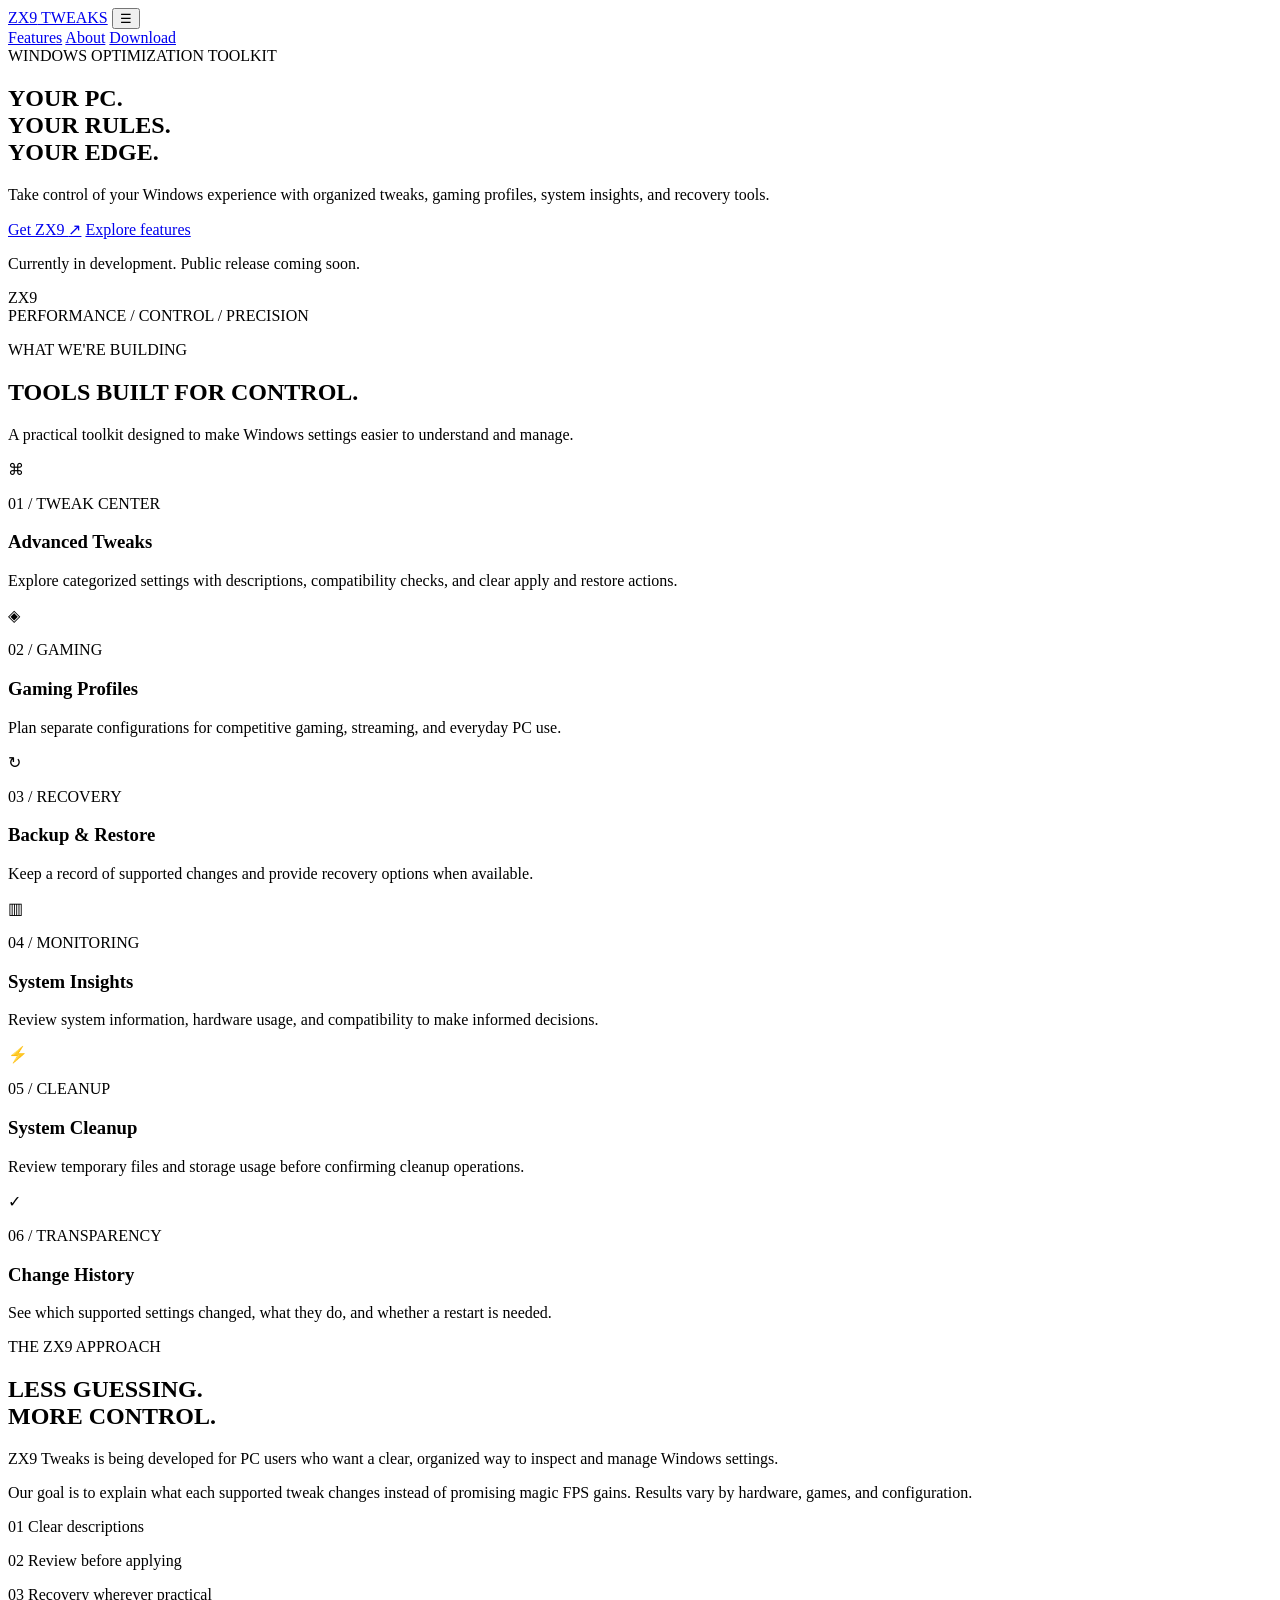
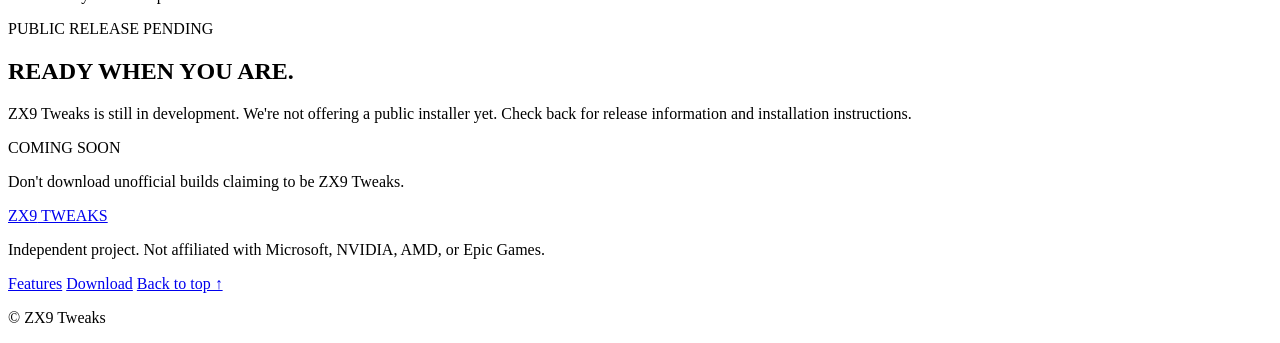
==== index.html @ 52d29731 "Add initial HTML structure for ZX9 Tweaks This is the initial commit for the ZX9 Tweaks project, whi" ====
<!DOCTYPE html>
<html lang="en">
<head>
  <meta charset="UTF-8">
  <meta name="viewport" content="width=device-width, initial-scale=1">
  <meta name="theme-color" content="#0b0b0e">
  <meta name="description" content="ZX9 Tweaks — a Windows optimization toolkit for gamers. Coming soon.">
  <title>ZX9 Tweaks | PC Performance</title>
  <link rel="stylesheet" href="style.css">
  <script src="script.js" defer></script>
</head>
<body>
  <header class="header" id="top">
    <a class="brand" href="#top"><span class="logo">ZX9</span> TWEAKS</a>
    <button class="menu-toggle" id="menuToggle"
      aria-expanded="false" aria-controls="nav">☰</button>
    <nav id="nav">
      <a href="#features">Features</a>
      <a href="#about">About</a>
      <a class="nav-button" href="#download">Download</a>
    </nav>
  </header>

  <main>
    <section class="hero">
      <div class="eyebrow"><span class="dot"></span> WINDOWS OPTIMIZATION TOOLKIT</div>
      <h1>YOUR PC.<br>YOUR RULES.<br><span>YOUR EDGE.</span></h1>
      <p class="hero-text">
        Take control of your Windows experience with organized tweaks,
        gaming profiles, system insights, and recovery tools.
      </p>
      <div class="actions">
        <a class="button primary" href="#download">Get ZX9 <span>↗</span></a>
        <a class="button secondary" href="#features">Explore features</a>
      </div>
      <p class="small-note">Currently in development. Public release coming soon.</p>
      <div class="hero-art" aria-hidden="true">
        <div class="ring ring-one"></div>
        <div class="ring ring-two"></div>
        <div class="cube">ZX9</div>
        <div class="art-caption">PERFORMANCE / CONTROL / PRECISION</div>
      </div>
    </section>

    <section class="section" id="features">
      <div class="section-title">
        <p class="eyebrow">WHAT WE'RE BUILDING</p>
        <h2>TOOLS BUILT FOR <span>CONTROL.</span></h2>
        <p>A practical toolkit designed to make Windows settings easier to understand and manage.</p>
      </div>

      <div class="grid">
        <article class="card">
          <div class="icon">⌘</div>
          <p class="card-number">01 / TWEAK CENTER</p>
          <h3>Advanced Tweaks</h3>
          <p>Explore categorized settings with descriptions, compatibility checks, and clear apply and restore actions.</p>
        </article>
        <article class="card">
          <div class="icon">◈</div>
          <p class="card-number">02 / GAMING</p>
          <h3>Gaming Profiles</h3>
          <p>Plan separate configurations for competitive gaming, streaming, and everyday PC use.</p>
        </article>
        <article class="card">
          <div class="icon">↻</div>
          <p class="card-number">03 / RECOVERY</p>
          <h3>Backup & Restore</h3>
          <p>Keep a record of supported changes and provide recovery options when available.</p>
        </article>
        <article class="card">
          <div class="icon">▥</div>
          <p class="card-number">04 / MONITORING</p>
          <h3>System Insights</h3>
          <p>Review system information, hardware usage, and compatibility to make informed decisions.</p>
        </article>
        <article class="card">
          <div class="icon">⚡</div>
          <p class="card-number">05 / CLEANUP</p>
          <h3>System Cleanup</h3>
          <p>Review temporary files and storage usage before confirming cleanup operations.</p>
        </article>
        <article class="card">
          <div class="icon">✓</div>
          <p class="card-number">06 / TRANSPARENCY</p>
          <h3>Change History</h3>
          <p>See which supported settings changed, what they do, and whether a restart is needed.</p>
        </article>
      </div>
    </section>

    <section class="about section" id="about">
      <div>
        <p class="eyebrow">THE ZX9 APPROACH</p>
        <h2>LESS GUESSING.<br><span>MORE CONTROL.</span></h2>
      </div>
      <div class="about-copy">
        <p>ZX9 Tweaks is being developed for PC users who want a clear, organized way to inspect and manage Windows settings.</p>
        <p>Our goal is to explain what each supported tweak changes instead of promising magic FPS gains. Results vary by hardware, games, and configuration.</p>
        <div class="principles">
          <p><span>01</span> Clear descriptions</p>
          <p><span>02</span> Review before applying</p>
          <p><span>03</span> Recovery wherever practical</p>
        </div>
      </div>
    </section>

    <section class="download-section" id="download">
      <div class="download-box">
        <p class="eyebrow"><span class="dot"></span> PUBLIC RELEASE PENDING</p>
        <h2>READY WHEN <span>YOU ARE.</span></h2>
        <p>ZX9 Tweaks is still in development. We're not offering a public installer yet. Check back for release information and installation instructions.</p>
        <span class="coming-soon"><span class="dot"></span> COMING SOON</span>
        <p class="small-note">Don't download unofficial builds claiming to be ZX9 Tweaks.</p>
      </div>
    </section>
  </main>

  <footer>
    <a class="brand" href="#top"><span class="logo">ZX9</span> TWEAKS</a>
    <p>Independent project. Not affiliated with Microsoft, NVIDIA, AMD, or Epic Games.</p>
    <div class="footer-links">
      <a href="#features">Features</a>
      <a href="#download">Download</a>
      <a href="#top">Back to top ↑</a>
    </div>
    <p class="copyright">© <span id="year"></span> ZX9 Tweaks</p>
  </footer>
</body>
</html>
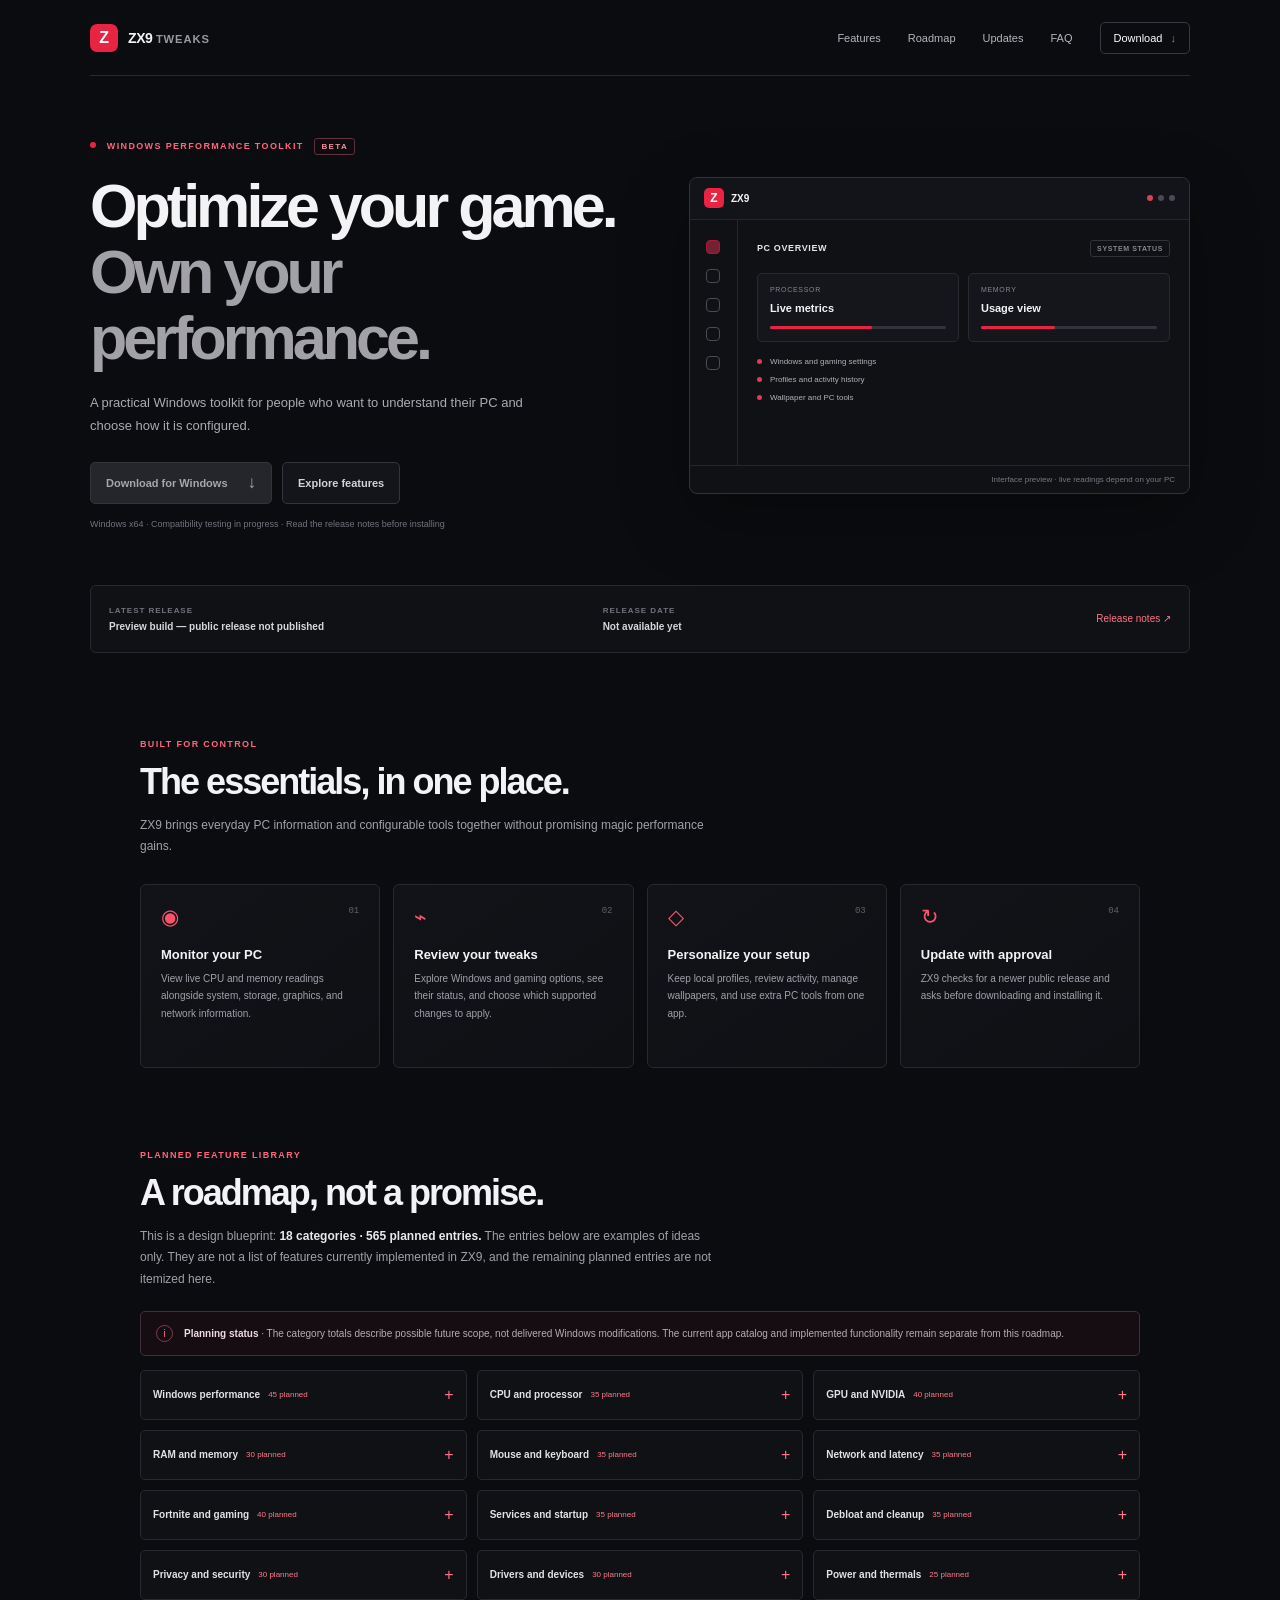
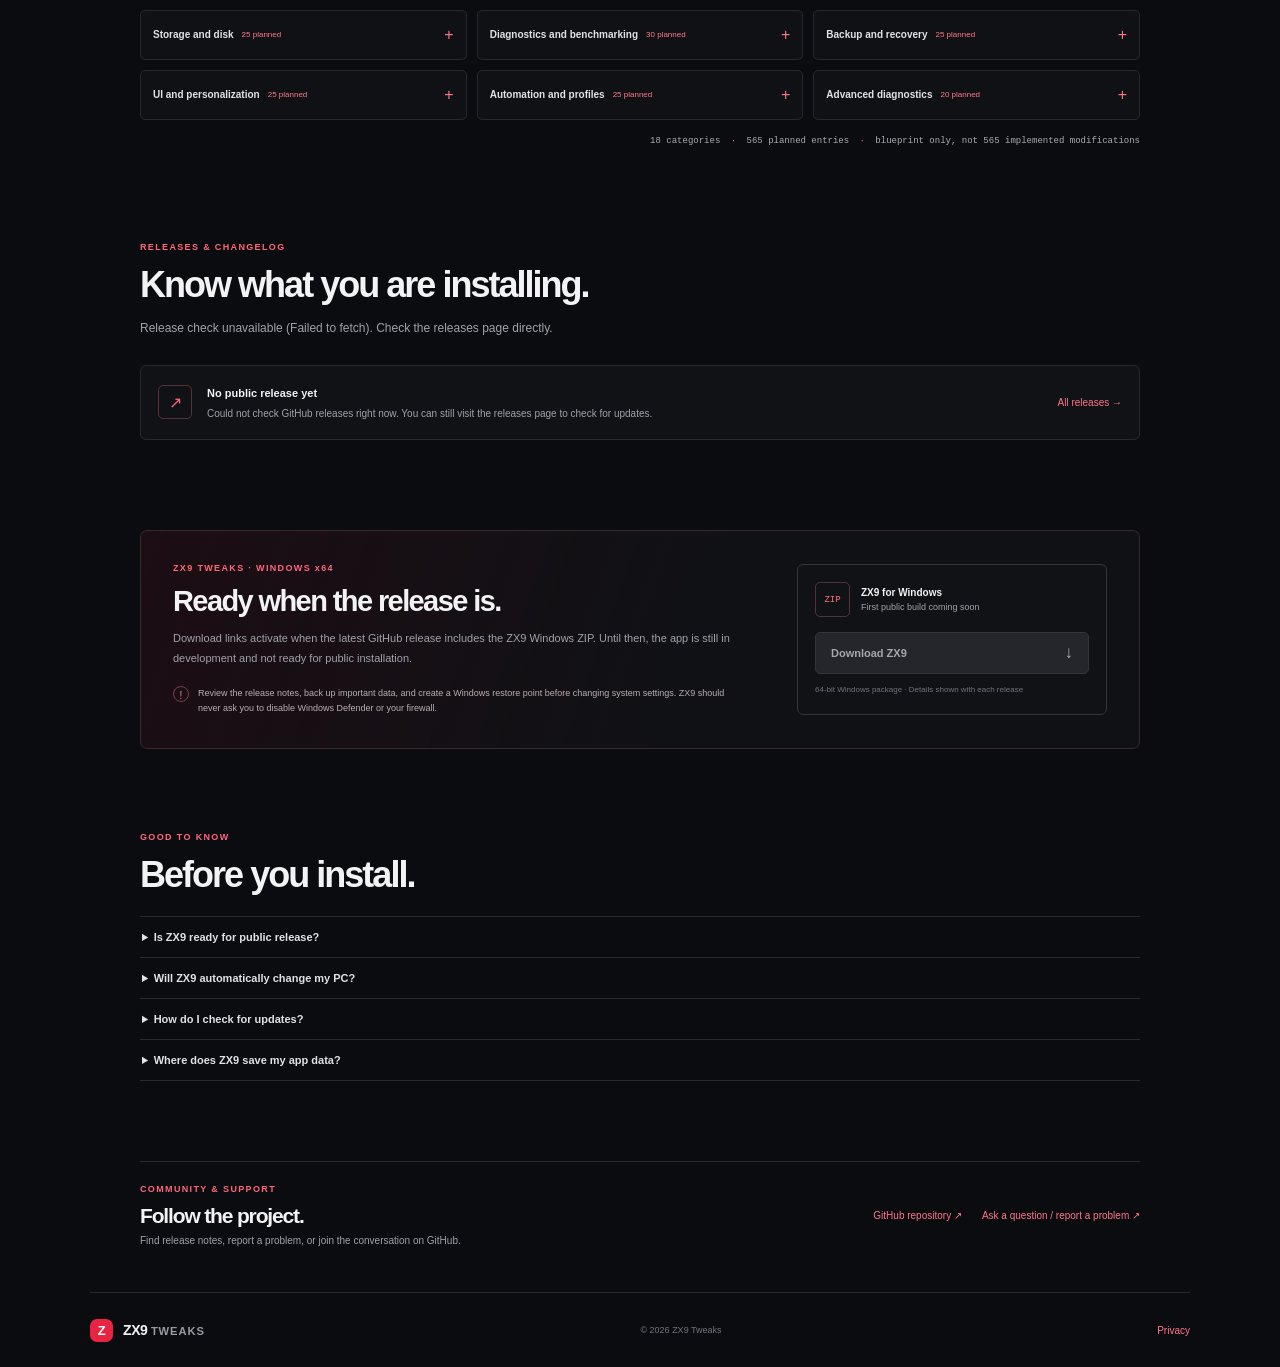
==== commit 3e22b891: "Update ZX9 website and planned feature library Co-authored-by: Copilot <223556219+Copilot@users.nore" ====
--- a/index.html
+++ b/index.html
@@ -1,131 +1,287 @@
 
-<!DOCTYPE html>
+<!doctype html>
 <html lang="en">
 <head>
-  <meta charset="UTF-8">
+  <meta charset="utf-8">
   <meta name="viewport" content="width=device-width, initial-scale=1">
-  <meta name="theme-color" content="#0b0b0e">
-  <meta name="description" content="ZX9 Tweaks — a Windows optimization toolkit for gamers. Coming soon.">
-  <title>ZX9 Tweaks | PC Performance</title>
-  <link rel="stylesheet" href="style.css">
-  <script src="script.js" defer></script>
+  <meta name="theme-color" content="#0b0c0f">
+  <meta name="description" content="ZX9 Tweaks is a Windows PC toolkit for monitoring performance, exploring gaming and Windows tweaks, and personalizing your setup.">
+  <title>ZX9 Tweaks — Optimize your game. Own your performance.</title>
+  <link rel="icon" href="favicon.svg" type="image/svg+xml">
+  <link rel="stylesheet" href="styles.css">
+  <script src="site.js" defer></script>
 </head>
 <body>
-  <header class="header" id="top">
-    <a class="brand" href="#top"><span class="logo">ZX9</span> TWEAKS</a>
-    <button class="menu-toggle" id="menuToggle"
-      aria-expanded="false" aria-controls="nav">☰</button>
-    <nav id="nav">
+  <header class="site-header">
+    <a class="brand" href="#" aria-label="ZX9 Tweaks home">
+      <span class="brand-mark" aria-hidden="true">Z</span>
+      <span>ZX9 <span class="brand-light">TWEAKS</span></span>
+    </a>
+    <nav aria-label="Main navigation">
       <a href="#features">Features</a>
-      <a href="#about">About</a>
-      <a class="nav-button" href="#download">Download</a>
+      <a href="#library">Roadmap</a>
+      <a href="#updates">Updates</a>
+      <a href="#faq">FAQ</a>
+      <a class="nav-download" href="#download">Download <span aria-hidden="true">↓</span></a>
     </nav>
   </header>
 
   <main>
     <section class="hero">
-      <div class="eyebrow"><span class="dot"></span> WINDOWS OPTIMIZATION TOOLKIT</div>
-      <h1>YOUR PC.<br>YOUR RULES.<br><span>YOUR EDGE.</span></h1>
-      <p class="hero-text">
-        Take control of your Windows experience with organized tweaks,
-        gaming profiles, system insights, and recovery tools.
-      </p>
-      <div class="actions">
-        <a class="button primary" href="#download">Get ZX9 <span>↗</span></a>
-        <a class="button secondary" href="#features">Explore features</a>
-      </div>
-      <p class="small-note">Currently in development. Public release coming soon.</p>
-      <div class="hero-art" aria-hidden="true">
-        <div class="ring ring-one"></div>
-        <div class="ring ring-two"></div>
-        <div class="cube">ZX9</div>
-        <div class="art-caption">PERFORMANCE / CONTROL / PRECISION</div>
-      </div>
+      <div class="hero-copy">
+        <p class="eyebrow"><span class="live-dot"></span> WINDOWS PERFORMANCE TOOLKIT <span class="beta">BETA</span></p>
+        <h1>Optimize your game.<br><span>Own your performance.</span></h1>
+        <p class="lead">A practical Windows toolkit for people who want to understand their PC and choose how it is configured.</p>
+        <div class="hero-actions">
+          <a class="button button-primary download-link is-disabled" href="#download" aria-disabled="true">
+            <span>Download for Windows</span><span aria-hidden="true">↓</span>
+          </a>
+          <a class="button button-secondary" href="#features">Explore features</a>
+        </div>
+        <p class="compatibility">Windows x64 · Compatibility testing in progress · Read the release notes before installing</p>
+      </div>
+      <div class="product-card" aria-label="ZX9 dashboard preview">
+        <div class="window-bar">
+          <span class="mini-brand"><span class="brand-mark small">Z</span> ZX9</span>
+          <span class="window-dots"><i></i><i></i><i></i></span>
+        </div>
+        <div class="preview-content">
+          <div class="preview-sidebar">
+            <span class="active"></span><span></span><span></span><span></span><span></span>
+          </div>
+          <div class="preview-main">
+            <div class="preview-heading"><span>PC OVERVIEW</span><span class="preview-badge">SYSTEM STATUS</span></div>
+            <div class="metric-grid">
+              <div class="metric"><span>PROCESSOR</span><strong>Live metrics</strong><i class="meter"><b style="width: 58%"></b></i></div>
+              <div class="metric"><span>MEMORY</span><strong>Usage view</strong><i class="meter"><b style="width: 42%"></b></i></div>
+            </div>
+            <div class="preview-list">
+              <span><i></i> Windows and gaming settings</span>
+              <span><i></i> Profiles and activity history</span>
+              <span><i></i> Wallpaper and PC tools</span>
+            </div>
+          </div>
+        </div>
+        <p class="preview-caption">Interface preview · live readings depend on your PC</p>
+      </div>
+    </section>
+
+    <section class="release-strip" aria-label="Release information">
+      <div><span class="strip-label">LATEST RELEASE</span><strong id="release-version">Preview build — public release not published</strong></div>
+      <div><span class="strip-label">RELEASE DATE</span><strong id="release-date">Not available yet</strong></div>
+      <a id="release-notes-link" href="#updates">Release notes <span aria-hidden="true">↗</span></a>
     </section>
 
     <section class="section" id="features">
-      <div class="section-title">
-        <p class="eyebrow">WHAT WE'RE BUILDING</p>
-        <h2>TOOLS BUILT FOR <span>CONTROL.</span></h2>
-        <p>A practical toolkit designed to make Windows settings easier to understand and manage.</p>
-      </div>
-
-      <div class="grid">
-        <article class="card">
-          <div class="icon">⌘</div>
-          <p class="card-number">01 / TWEAK CENTER</p>
-          <h3>Advanced Tweaks</h3>
-          <p>Explore categorized settings with descriptions, compatibility checks, and clear apply and restore actions.</p>
-        </article>
-        <article class="card">
-          <div class="icon">◈</div>
-          <p class="card-number">02 / GAMING</p>
-          <h3>Gaming Profiles</h3>
-          <p>Plan separate configurations for competitive gaming, streaming, and everyday PC use.</p>
-        </article>
-        <article class="card">
-          <div class="icon">↻</div>
-          <p class="card-number">03 / RECOVERY</p>
-          <h3>Backup & Restore</h3>
-          <p>Keep a record of supported changes and provide recovery options when available.</p>
-        </article>
-        <article class="card">
-          <div class="icon">▥</div>
-          <p class="card-number">04 / MONITORING</p>
-          <h3>System Insights</h3>
-          <p>Review system information, hardware usage, and compatibility to make informed decisions.</p>
-        </article>
-        <article class="card">
-          <div class="icon">⚡</div>
-          <p class="card-number">05 / CLEANUP</p>
-          <h3>System Cleanup</h3>
-          <p>Review temporary files and storage usage before confirming cleanup operations.</p>
-        </article>
-        <article class="card">
-          <div class="icon">✓</div>
-          <p class="card-number">06 / TRANSPARENCY</p>
-          <h3>Change History</h3>
-          <p>See which supported settings changed, what they do, and whether a restart is needed.</p>
-        </article>
-      </div>
-    </section>
-
-    <section class="about section" id="about">
-      <div>
-        <p class="eyebrow">THE ZX9 APPROACH</p>
-        <h2>LESS GUESSING.<br><span>MORE CONTROL.</span></h2>
-      </div>
-      <div class="about-copy">
-        <p>ZX9 Tweaks is being developed for PC users who want a clear, organized way to inspect and manage Windows settings.</p>
-        <p>Our goal is to explain what each supported tweak changes instead of promising magic FPS gains. Results vary by hardware, games, and configuration.</p>
-        <div class="principles">
-          <p><span>01</span> Clear descriptions</p>
-          <p><span>02</span> Review before applying</p>
-          <p><span>03</span> Recovery wherever practical</p>
-        </div>
+      <div class="section-heading">
+        <p class="eyebrow">BUILT FOR CONTROL</p>
+        <h2>The essentials, in one place.</h2>
+        <p>ZX9 brings everyday PC information and configurable tools together without promising magic performance gains.</p>
+      </div>
+      <div class="feature-grid">
+        <article class="feature-card">
+          <span class="feature-number">01</span>
+          <div class="feature-icon" aria-hidden="true">◉</div>
+          <h3>Monitor your PC</h3>
+          <p>View live CPU and memory readings alongside system, storage, graphics, and network information.</p>
+        </article>
+        <article class="feature-card">
+          <span class="feature-number">02</span>
+          <div class="feature-icon" aria-hidden="true">⌁</div>
+          <h3>Review your tweaks</h3>
+          <p>Explore Windows and gaming options, see their status, and choose which supported changes to apply.</p>
+        </article>
+        <article class="feature-card">
+          <span class="feature-number">03</span>
+          <div class="feature-icon" aria-hidden="true">◇</div>
+          <h3>Personalize your setup</h3>
+          <p>Keep local profiles, review activity, manage wallpapers, and use extra PC tools from one app.</p>
+        </article>
+        <article class="feature-card">
+          <span class="feature-number">04</span>
+          <div class="feature-icon" aria-hidden="true">↻</div>
+          <h3>Update with approval</h3>
+          <p>ZX9 checks for a newer public release and asks before downloading and installing it.</p>
+        </article>
+      </div>
+    </section>
+
+    <section class="section library-section" id="library">
+      <div class="section-heading">
+        <p class="eyebrow">PLANNED FEATURE LIBRARY</p>
+        <h2>A roadmap, not a promise.</h2>
+        <p>This is a design blueprint: <strong>18 categories · 565 planned entries.</strong> The entries below are examples of ideas only. They are not a list of features currently implemented in ZX9, and the remaining planned entries are not itemized here.</p>
+      </div>
+      <div class="library-notice" role="note">
+        <span aria-hidden="true">i</span>
+        <p><strong>Planning status</strong> · The category totals describe possible future scope, not delivered Windows modifications. The current app catalog and implemented functionality remain separate from this roadmap.</p>
+      </div>
+      <div class="library-grid">
+        <details class="library-category">
+          <summary><span>Windows performance</span><b>45 planned</b></summary>
+          <ul><li>Visual effects presets</li><li>Animation controls</li><li>Transparency controls</li><li>Game Mode</li><li>Windowed game optimizations</li><li>Graphics preference manager</li><li>Background app review</li><li>Power plan selector</li><li>Startup impact viewer</li><li>Performance troubleshooting</li></ul>
+          <p>Examples only. Remaining entries in this category could cover additional checks, variants, documentation, and controls.</p>
+        </details>
+        <details class="library-category">
+          <summary><span>CPU and processor</span><b>35 planned</b></summary>
+          <ul><li>Processor topology viewer</li><li>Logical processor detection</li><li>CPU utilization monitor</li><li>Core parking diagnostics</li><li>Power throttling status</li><li>Thermal status viewer</li><li>CPU benchmark launcher</li><li>Processor power policy review</li><li>Affinity inspection</li><li>CPU bottleneck analysis</li></ul>
+          <p>Examples only. Remaining entries in this category could cover additional checks, variants, documentation, and controls.</p>
+        </details>
+        <details class="library-category">
+          <summary><span>GPU and NVIDIA</span><b>40 planned</b></summary>
+          <ul><li>NVIDIA driver version</li><li>GPU utilization monitor</li><li>GPU temperature monitor</li><li>Graphics preference manager</li><li>Hardware-accelerated GPU scheduling status</li><li>NVIDIA Control Panel shortcut</li><li>Shader cache settings review</li><li>Driver update checker</li><li>GPU benchmark launcher</li><li>Graphics API diagnostics</li></ul>
+          <p>Examples only. Remaining entries in this category could cover additional checks, variants, documentation, and controls.</p>
+        </details>
+        <details class="library-category">
+          <summary><span>RAM and memory</span><b>30 planned</b></summary>
+          <ul><li>Memory usage monitor</li><li>Available memory</li><li>Commit usage</li><li>Paged pool monitor</li><li>Nonpaged pool monitor</li><li>Memory pressure alerts</li><li>Top memory-consuming apps</li><li>Page file status</li><li>Memory diagnostics launcher</li><li>Memory usage history</li></ul>
+          <p>Examples only. Remaining entries in this category could cover additional checks, variants, documentation, and controls.</p>
+        </details>
+        <details class="library-category">
+          <summary><span>Mouse and keyboard</span><b>35 planned</b></summary>
+          <ul><li>Pointer acceleration settings</li><li>Pointer speed shortcut</li><li>Polling rate information</li><li>Mouse device viewer</li><li>Keyboard repeat delay</li><li>Keyboard repeat rate</li><li>USB device inspection</li><li>Gaming peripheral profiles</li><li>Input test utility</li><li>Device reconnect shortcut</li></ul>
+          <p>Examples only. Remaining entries in this category could cover additional checks, variants, documentation, and controls.</p>
+        </details>
+        <details class="library-category">
+          <summary><span>Network and latency</span><b>35 planned</b></summary>
+          <ul><li>Ping test</li><li>Jitter test</li><li>Packet loss test</li><li>DNS lookup benchmark</li><li>Network adapter details</li><li>Link speed monitor</li><li>Wi-Fi signal diagnostics</li><li>Ethernet status</li><li>TCP configuration audit</li><li>Connection history</li></ul>
+          <p>Examples only. Remaining entries in this category could cover additional checks, variants, documentation, and controls.</p>
+        </details>
+        <details class="library-category">
+          <summary><span>Fortnite and gaming</span><b>40 planned</b></summary>
+          <ul><li>Fortnite launch shortcut</li><li>Game process detection</li><li>Game configuration backup</li><li>Rendering mode checklist</li><li>Performance Mode checklist</li><li>FPS cap presets</li><li>Graphics preset manager</li><li>Game file verification shortcut</li><li>Replay settings review</li><li>Game launch arguments manager</li></ul>
+          <p>Examples only. Remaining entries in this category could cover additional checks, variants, documentation, and controls.</p>
+        </details>
+        <details class="library-category">
+          <summary><span>Services and startup</span><b>35 planned</b></summary>
+          <ul><li>Startup app manager</li><li>Startup delay report</li><li>Scheduled task viewer</li><li>Service dependency viewer</li><li>Service startup audit</li><li>Background process review</li><li>Startup folder opener</li><li>Login task inventory</li><li>Resource-heavy startup report</li><li>Restore startup settings</li></ul>
+          <p>Examples only. Remaining entries in this category could cover additional checks, variants, documentation, and controls.</p>
+        </details>
+        <details class="library-category">
+          <summary><span>Debloat and cleanup</span><b>35 planned</b></summary>
+          <ul><li>Temporary file cleanup</li><li>Recycle Bin cleanup</li><li>Thumbnail cache cleanup</li><li>DirectX shader cache cleanup</li><li>Browser cache review</li><li>Downloads folder analysis</li><li>Large file finder</li><li>Disk space analyzer</li><li>Old log cleanup</li><li>Cleanup preview and confirmation</li></ul>
+          <p>Examples only. Remaining entries in this category could cover additional checks, variants, documentation, and controls.</p>
+        </details>
+        <details class="library-category">
+          <summary><span>Privacy and security</span><b>30 planned</b></summary>
+          <ul><li>Windows Security status</li><li>Firewall status</li><li>Defender status</li><li>Windows Update status</li><li>App permissions shortcut</li><li>Microphone permissions</li><li>Camera permissions</li><li>Diagnostic settings review</li><li>Secure Boot status</li><li>BitLocker status viewer</li></ul>
+          <p>Examples only. Remaining entries in this category could cover additional checks, variants, documentation, and controls.</p>
+        </details>
+        <details class="library-category">
+          <summary><span>Drivers and devices</span><b>30 planned</b></summary>
+          <ul><li>GPU driver information</li><li>Audio driver information</li><li>Network driver information</li><li>Device Manager shortcut</li><li>Driver signature status</li><li>Unknown device detection</li><li>Driver backup inventory</li><li>Official driver download links</li><li>Driver installation checklist</li><li>Restart after installation</li></ul>
+          <p>Examples only. Remaining entries in this category could cover additional checks, variants, documentation, and controls.</p>
+        </details>
+        <details class="library-category">
+          <summary><span>Power and thermals</span><b>25 planned</b></summary>
+          <ul><li>Power plan selector</li><li>Battery report shortcut</li><li>AC power detection</li><li>Thermal monitoring</li><li>Fan monitoring where supported</li><li>Power configuration audit</li><li>Sleep settings review</li><li>Display timeout controls</li><li>Hibernate settings review</li><li>Power profile restore</li></ul>
+          <p>Examples only. Remaining entries in this category could cover additional checks, variants, documentation, and controls.</p>
+        </details>
+        <details class="library-category">
+          <summary><span>Storage and disk</span><b>25 planned</b></summary>
+          <ul><li>Drive health information</li><li>SMART status where supported</li><li>Free space monitor</li><li>Disk activity monitor</li><li>TRIM status</li><li>File system information</li><li>Drive optimization shortcut</li><li>Storage Sense settings</li><li>Partition viewer</li><li>Disk benchmark launcher</li></ul>
+          <p>Examples only. Remaining entries in this category could cover additional checks, variants, documentation, and controls.</p>
+        </details>
+        <details class="library-category">
+          <summary><span>Diagnostics and benchmarking</span><b>30 planned</b></summary>
+          <ul><li>System information report</li><li>Windows build detection</li><li>CPU benchmark</li><li>GPU benchmark</li><li>Memory benchmark</li><li>Disk benchmark</li><li>Network benchmark</li><li>Frame-time log viewer</li><li>Crash log viewer</li><li>Before-and-after comparison</li></ul>
+          <p>Examples only. Remaining entries in this category could cover additional checks, variants, documentation, and controls.</p>
+        </details>
+        <details class="library-category">
+          <summary><span>Backup and recovery</span><b>25 planned</b></summary>
+          <ul><li>Create restore point shortcut</li><li>Registry export before changes</li><li>Tweak change history</li><li>Undo last tweak</li><li>Restore saved profile</li><li>Export configuration</li><li>Import configuration</li><li>Recovery checklist</li><li>Administrator permission check</li><li>Rollback failure log</li></ul>
+          <p>Examples only. Remaining entries in this category could cover additional checks, variants, documentation, and controls.</p>
+        </details>
+        <details class="library-category">
+          <summary><span>UI and personalization</span><b>25 planned</b></summary>
+          <ul><li>Black-and-red theme</li><li>Accent color picker</li><li>Sidebar customization</li><li>Compact dashboard</li><li>Animated metric cards</li><li>Custom app logo</li><li>Wallpaper selector</li><li>Font size controls</li><li>Reduced animation mode</li><li>Light and dark themes</li></ul>
+          <p>Examples only. Remaining entries in this category could cover additional checks, variants, documentation, and controls.</p>
+        </details>
+        <details class="library-category">
+          <summary><span>Automation and profiles</span><b>25 planned</b></summary>
+          <ul><li>One-click safe optimization</li><li>Custom tweak bundles</li><li>Fortnite profile</li><li>Competitive gaming profile</li><li>Streaming profile</li><li>Everyday PC profile</li><li>Profile scheduler</li><li>Apply selected tweaks</li><li>Batch progress display</li><li>Profile reset</li></ul>
+          <p>Examples only. Remaining entries in this category could cover additional checks, variants, documentation, and controls.</p>
+        </details>
+        <details class="library-category">
+          <summary><span>Advanced diagnostics</span><b>20 planned</b></summary>
+          <ul><li>Registry change audit</li><li>Policy setting inspector</li><li>System integrity scan</li><li>DISM repair shortcut</li><li>SFC repair shortcut</li><li>Event Viewer shortcut</li><li>Crash dump configuration review</li><li>Driver conflict report</li><li>Windows component health</li><li>Optimization recommendation engine</li></ul>
+          <p>Examples only. Remaining entries in this category could cover additional checks, variants, documentation, and controls.</p>
+        </details>
+      </div>
+      <p class="library-total">18 categories <span>·</span> 565 planned entries <span>·</span> blueprint only, not 565 implemented modifications</p>
+    </section>
+
+    <section class="section update-section" id="updates">
+      <div class="section-heading">
+        <p class="eyebrow">RELEASES &amp; CHANGELOG</p>
+        <h2>Know what you are installing.</h2>
+        <p id="release-summary" aria-live="polite">The first public release is being prepared. Version details and notes will appear here when published.</p>
+      </div>
+      <div class="release-card">
+        <div class="release-icon" aria-hidden="true">↗</div>
+        <div class="release-card-copy">
+          <strong id="update-title">No public release yet</strong>
+          <p id="update-detail">When a release is published, this page will show its version, date, download size, and release notes.</p>
+        </div>
+        <a class="text-link repository-link" href="#community">All releases <span aria-hidden="true">→</span></a>
       </div>
     </section>
 
     <section class="download-section" id="download">
+      <div class="download-copy">
+        <p class="eyebrow">ZX9 TWEAKS · WINDOWS x64</p>
+        <h2>Ready when the release is.</h2>
+        <p>Download links activate when the latest GitHub release includes the ZX9 Windows ZIP. Until then, the app is still in development and not ready for public installation.</p>
+        <div class="safety-note"><span aria-hidden="true">!</span><span>Review the release notes, back up important data, and create a Windows restore point before changing system settings. ZX9 should never ask you to disable Windows Defender or your firewall.</span></div>
+      </div>
       <div class="download-box">
-        <p class="eyebrow"><span class="dot"></span> PUBLIC RELEASE PENDING</p>
-        <h2>READY WHEN <span>YOU ARE.</span></h2>
-        <p>ZX9 Tweaks is still in development. We're not offering a public installer yet. Check back for release information and installation instructions.</p>
-        <span class="coming-soon"><span class="dot"></span> COMING SOON</span>
-        <p class="small-note">Don't download unofficial builds claiming to be ZX9 Tweaks.</p>
+        <div class="download-box-head"><span class="file-icon" aria-hidden="true">ZIP</span><span><strong>ZX9 for Windows</strong><small id="download-meta">First public build coming soon</small></span></div>
+        <a class="button button-primary download-link is-disabled" href="#download" aria-disabled="true">
+          <span>Download ZX9</span><span aria-hidden="true">↓</span>
+        </a>
+        <p class="small-note">64-bit Windows package · Details shown with each release</p>
+        <p class="small-note checksum" id="download-checksum" hidden></p>
+      </div>
+    </section>
+
+    <section class="section faq-section" id="faq">
+      <div class="section-heading">
+        <p class="eyebrow">GOOD TO KNOW</p>
+        <h2>Before you install.</h2>
+      </div>
+      <div class="faq-list">
+        <details>
+          <summary>Is ZX9 ready for public release?</summary>
+          <p>Not yet. ZX9 is still being built and tested. The download button will activate after a public release is published with a tested Windows package.</p>
+        </details>
+        <details>
+          <summary>Will ZX9 automatically change my PC?</summary>
+          <p>No. You choose which supported tweaks to apply. Read each option before using it, and create a restore point before changing Windows settings.</p>
+        </details>
+        <details>
+          <summary>How do I check for updates?</summary>
+          <p>This page checks the configured public GitHub repository for its latest release and displays its version, date, notes, and package link.</p>
+        </details>
+        <details>
+          <summary>Where does ZX9 save my app data?</summary>
+          <p>The current app stores its settings, profiles, activity history, tweak backups, and wallpaper preferences locally in your Windows user profile under <code>%LOCALAPPDATA%\\ZX9</code>. See the <a class="inline-link" href="privacy.html">privacy notice</a>.</p>
+        </details>
+      </div>
+    </section>
+
+    <section class="community-section" id="community">
+      <div><p class="eyebrow">COMMUNITY &amp; SUPPORT</p><h2>Follow the project.</h2><p>Find release notes, report a problem, or join the conversation on GitHub.</p></div>
+      <div class="community-links">
+        <a class="text-link repository-link" href="#community">GitHub repository <span aria-hidden="true">↗</span></a>
+        <a class="text-link discussions-link" href="#community">Ask a question / report a problem <span aria-hidden="true">↗</span></a>
       </div>
     </section>
   </main>
 
-  <footer>
-    <a class="brand" href="#top"><span class="logo">ZX9</span> TWEAKS</a>
-    <p>Independent project. Not affiliated with Microsoft, NVIDIA, AMD, or Epic Games.</p>
-    <div class="footer-links">
-      <a href="#features">Features</a>
-      <a href="#download">Download</a>
-      <a href="#top">Back to top ↑</a>
-    </div>
-    <p class="copyright">© <span id="year"></span> ZX9 Tweaks</p>
+  <footer class="site-footer">
+    <a class="brand" href="#"><span class="brand-mark" aria-hidden="true">Z</span><span>ZX9 <span class="brand-light">TWEAKS</span></span></a>
+    <span>© <span id="year"></span> ZX9 Tweaks</span>
+    <a class="inline-link" href="privacy.html">Privacy</a>
   </footer>
 </body>
 </html>
--- a/styles.css
+++ b/styles.css
@@ -0,0 +1,222 @@
+:root {
+  color-scheme: dark;
+  font-family: "Segoe UI", Arial, sans-serif;
+  color: #f3f3f5;
+  background: #0b0c0f;
+  font-synthesis: none;
+  text-rendering: optimizeLegibility;
+  --bg: #0b0c0f;
+  --panel: #111216;
+  --panel-soft: #15161b;
+  --line: #282930;
+  --text: #f3f3f5;
+  --muted: #a0a1aa;
+  --subtle: #71737d;
+  --red: #e92342;
+}
+
+* { box-sizing: border-box; }
+html { scroll-behavior: smooth; scroll-padding-top: 88px; }
+body { min-width: 320px; margin: 0; background: var(--bg); }
+a { color: inherit; text-decoration: none; }
+button, a { -webkit-tap-highlight-color: transparent; }
+
+.site-header, .site-footer {
+  width: min(1100px, calc(100% - 48px));
+  min-height: 76px;
+  margin: 0 auto;
+  display: flex;
+  align-items: center;
+  justify-content: space-between;
+}
+
+.site-header { border-bottom: 1px solid var(--line); }
+.brand { display: inline-flex; align-items: center; gap: 10px; font-size: 14px; font-weight: 800; letter-spacing: -.03em; }
+.brand-mark { display: grid; width: 28px; height: 28px; place-items: center; border-radius: 7px; background: var(--red); color: white; font-size: 16px; }
+.brand-light { color: #999aa3; font-size: .8em; letter-spacing: .08em; }
+
+nav { display: flex; align-items: center; gap: 27px; }
+nav a { color: #b5b6bd; font-size: 11px; transition: color .15s ease; }
+nav a:hover, .text-link:hover, .inline-link:hover { color: #ff687e; }
+nav .nav-download { color: white; padding: 9px 13px; border: 1px solid #383940; border-radius: 5px; }
+nav .nav-download span { margin-left: 5px; color: #ff536c; }
+
+.hero {
+  width: min(1100px, calc(100% - 48px));
+  min-height: 475px;
+  margin: 0 auto;
+  display: grid;
+  grid-template-columns: 1.05fr .95fr;
+  align-items: center;
+  gap: 45px;
+  padding: 62px 0 52px;
+}
+
+.eyebrow { margin: 0 0 19px; color: #ff657b; font-size: 9px; font-weight: 700; letter-spacing: .15em; }
+.live-dot { display: inline-block; width: 6px; height: 6px; margin-right: 7px; border-radius: 50%; background: var(--red); vertical-align: 1px; }
+.beta { display: inline-block; margin-left: 7px; padding: 3px 6px; border: 1px solid #63303a; border-radius: 3px; color: #ff8b9b; font-size: 8px; }
+
+h1 { margin: 0; font-size: clamp(38px, 5vw, 61px); line-height: 1.08; letter-spacing: -.065em; }
+h1 span { color: #a2a1a8; }
+.lead { max-width: 470px; margin: 19px 0 0; color: #aaabb3; font-size: 13px; line-height: 1.8; }
+.hero-actions { display: flex; flex-wrap: wrap; align-items: center; gap: 10px; margin-top: 25px; }
+.button { display: inline-flex; min-height: 42px; align-items: center; justify-content: space-between; gap: 20px; padding: 0 15px; border: 1px solid transparent; border-radius: 5px; font-size: 11px; font-weight: 700; transition: background .15s ease, border-color .15s ease; }
+.button-primary { border-color: #f13b57; background: var(--red); color: white; }
+.button-primary:hover:not(.is-disabled) { background: #fb3453; }
+.button-primary span:last-child { font-size: 17px; }
+.button-secondary { border-color: #34353c; background: #14151a; color: #d2d2d7; }
+.button-secondary:hover { border-color: #60616a; }
+.button.is-disabled { border-color: #33343a; background: #25262b; color: #a6a7ad; cursor: not-allowed; }
+.compatibility { max-width: 420px; margin: 13px 0 0; color: var(--subtle); font-size: 9px; line-height: 1.7; }
+
+.product-card { overflow: hidden; border: 1px solid #32333a; border-radius: 8px; background: #101115; box-shadow: 0 24px 70px rgba(0,0,0,.28); }
+.window-bar { height: 42px; display: flex; align-items: center; justify-content: space-between; padding: 0 14px; border-bottom: 1px solid #25262c; background: #131419; }
+.mini-brand { display: inline-flex; align-items: center; gap: 7px; font-size: 10px; font-weight: 800; }
+.brand-mark.small { width: 20px; height: 20px; border-radius: 5px; font-size: 12px; }
+.window-dots { display: flex; gap: 5px; }
+.window-dots i { width: 6px; height: 6px; border-radius: 50%; background: #494a52; }
+.window-dots i:first-child { background: #d94156; }
+.preview-content { min-height: 245px; display: grid; grid-template-columns: 48px 1fr; }
+.preview-sidebar { display: flex; flex-direction: column; align-items: center; gap: 15px; padding-top: 20px; border-right: 1px solid #25262c; }
+.preview-sidebar span { width: 14px; height: 14px; border: 1px solid #4a4b53; border-radius: 4px; }
+.preview-sidebar .active { border-color: #a51d34; background: #762033; }
+.preview-main { padding: 20px 19px; }
+.preview-heading { display: flex; align-items: center; justify-content: space-between; color: #e5e5e9; font-size: 9px; font-weight: 700; letter-spacing: .07em; }
+.preview-badge { padding: 4px 6px; border: 1px solid #31323a; border-radius: 3px; color: #868791; font-size: 7px; }
+.metric-grid { display: grid; grid-template-columns: 1fr 1fr; gap: 9px; margin-top: 16px; }
+.metric { padding: 12px; border: 1px solid #292a31; border-radius: 5px; background: #15161b; }
+.metric > span, .metric strong { display: block; }
+.metric > span { color: #868791; font-size: 7px; letter-spacing: .1em; }
+.metric strong { margin-top: 9px; font-size: 11px; }
+.meter { display: block; height: 3px; margin-top: 12px; border-radius: 5px; background: #33343b; }
+.meter b { display: block; height: 100%; border-radius: inherit; background: var(--red); }
+.preview-list { display: grid; gap: 9px; margin-top: 15px; color: #b0b1b8; font-size: 8px; }
+.preview-list span { display: flex; align-items: center; gap: 8px; }
+.preview-list i { width: 5px; height: 5px; border-radius: 50%; background: #e73752; }
+.preview-caption { margin: 0; padding: 9px 14px; border-top: 1px solid #25262c; color: #777984; font-size: 8px; text-align: right; }
+
+.release-strip {
+  width: min(1100px, calc(100% - 48px));
+  min-height: 68px;
+  margin: 0 auto;
+  display: grid;
+  grid-template-columns: 1fr 1fr auto;
+  align-items: center;
+  gap: 20px;
+  padding: 13px 18px;
+  border: 1px solid var(--line);
+  border-radius: 6px;
+  background: #101115;
+}
+.release-strip div { display: grid; gap: 6px; }
+.strip-label { color: var(--subtle); font-size: 8px; font-weight: 700; letter-spacing: .12em; }
+.release-strip strong { color: #d7d7dc; font-size: 10px; font-weight: 600; }
+.release-strip > a { color: #ff7385; font-size: 10px; }
+
+.section { width: min(1000px, calc(100% - 48px)); margin: 0 auto; padding: 86px 0 10px; }
+.section-heading { max-width: 580px; }
+.section-heading .eyebrow { margin-bottom: 12px; }
+h2 { margin: 0; font-size: clamp(25px, 3.4vw, 36px); letter-spacing: -.055em; }
+.section-heading > p:last-child { margin: 12px 0 0; color: var(--muted); font-size: 12px; line-height: 1.8; }
+.feature-grid { display: grid; grid-template-columns: repeat(4, 1fr); gap: 13px; margin-top: 26px; }
+.feature-card { position: relative; min-height: 184px; padding: 20px; border: 1px solid var(--line); border-radius: 6px; background: linear-gradient(145deg, #121318, #0f1014); }
+.feature-number { position: absolute; top: 21px; right: 20px; color: #60616b; font-family: Consolas, monospace; font-size: 9px; }
+.feature-icon { color: #ff526c; font-size: 21px; }
+.feature-card h3 { margin: 18px 0 8px; font-size: 13px; }
+.feature-card p { margin: 0; color: var(--muted); font-size: 10px; line-height: 1.75; }
+
+.library-section { padding-top: 72px; }
+.library-section .section-heading > p:last-child strong { color: #e9e9ec; }
+.library-notice { display: flex; gap: 11px; margin-top: 20px; padding: 13px 15px; border: 1px solid #403039; border-radius: 5px; background: rgba(82, 22, 39, .16); }
+.library-notice > span { display: grid; width: 17px; height: 17px; flex: 0 0 auto; place-items: center; border: 1px solid #78414d; border-radius: 50%; color: #ff7184; font-size: 10px; }
+.library-notice p { margin: 0; color: #b5aeb1; font-size: 10px; line-height: 1.7; }
+.library-notice strong { color: #f0dce0; }
+.library-grid { display: grid; grid-template-columns: repeat(3, 1fr); gap: 10px; margin-top: 14px; align-items: start; }
+.library-category { overflow: hidden; border: 1px solid var(--line); border-radius: 5px; background: #101115; }
+.library-category summary { display: flex; min-height: 48px; align-items: center; justify-content: space-between; gap: 8px; padding: 12px; cursor: pointer; list-style: none; color: #e2e2e6; font-size: 10px; font-weight: 650; }
+.library-category summary::-webkit-details-marker { display: none; }
+.library-category summary::after { content: "+"; margin-left: auto; color: #ff7184; font-size: 16px; font-weight: 400; }
+.library-category[open] summary::after { content: "−"; }
+.library-category summary b { flex: 0 0 auto; color: #ff7889; font-size: 8px; font-weight: 500; }
+.library-category ul { display: grid; gap: 8px; margin: 0; padding: 12px 15px 7px 28px; border-top: 1px solid var(--line); color: #b9bac1; font-size: 9px; line-height: 1.45; }
+.library-category li::marker { color: #eb3652; }
+.library-category > p { margin: 0; padding: 8px 12px 12px; color: #777984; font-size: 8px; line-height: 1.65; }
+.library-total { margin: 14px 0 0; color: #aaaab2; font-family: Consolas, monospace; font-size: 9px; line-height: 1.7; text-align: right; }
+.library-total span { padding: 0 5px; color: #f05a70; }
+
+.update-section { padding-top: 83px; }
+.release-card { display: flex; align-items: center; gap: 15px; margin-top: 25px; padding: 17px; border: 1px solid var(--line); border-radius: 6px; background: var(--panel); }
+.release-icon { display: grid; width: 34px; height: 34px; flex: 0 0 auto; place-items: center; border: 1px solid #59303a; border-radius: 5px; color: #ff6479; }
+.release-card-copy { flex: 1; }
+.release-card-copy strong { font-size: 11px; }
+.release-card-copy p { margin: 5px 0 0; color: var(--muted); font-size: 10px; line-height: 1.65; white-space: pre-line; }
+.text-link, .inline-link { color: #ff7588; font-size: 10px; }
+.text-link { white-space: nowrap; }
+
+.download-section { width: min(1000px, calc(100% - 48px)); margin: 80px auto 0; display: grid; grid-template-columns: 1fr 310px; align-items: center; gap: 48px; padding: 32px; border: 1px solid #3b282e; border-radius: 7px; background: linear-gradient(110deg, rgba(104, 18, 38, .18), rgba(17, 18, 22, .9) 55%); }
+.download-copy .eyebrow { margin-bottom: 12px; }
+.download-copy h2 { font-size: 29px; }
+.download-copy > p:not(.eyebrow) { max-width: 570px; margin: 11px 0 0; color: var(--muted); font-size: 11px; line-height: 1.8; }
+.safety-note { display: flex; gap: 9px; margin-top: 17px; color: #b9aeb0; font-size: 9px; line-height: 1.7; }
+.safety-note > span:first-child { display: grid; width: 16px; height: 16px; flex: 0 0 auto; place-items: center; border: 1px solid #78424c; border-radius: 50%; color: #ff8090; font-size: 10px; }
+.download-box { padding: 17px; border: 1px solid #33343b; border-radius: 6px; background: #111216; }
+.download-box-head { display: flex; align-items: center; gap: 11px; margin-bottom: 15px; }
+.file-icon { display: grid; width: 35px; height: 35px; place-items: center; border: 1px solid #54313a; border-radius: 5px; color: #ff7083; font-family: Consolas, monospace; font-size: 9px; }
+.download-box-head strong, .download-box-head small { display: block; }
+.download-box-head strong { font-size: 10px; }
+.download-box-head small { margin-top: 4px; color: var(--muted); font-size: 9px; }
+.download-box .button { width: 100%; }
+.small-note { margin: 10px 0 0; color: var(--subtle); font-size: 8px; line-height: 1.6; }
+.checksum { overflow-wrap: anywhere; color: #b6a8ac; font-family: Consolas, monospace; }
+
+.faq-section { padding-top: 83px; }
+.faq-list { margin-top: 20px; border-top: 1px solid var(--line); }
+.faq-list details { padding: 14px 2px; border-bottom: 1px solid var(--line); }
+.faq-list summary { cursor: pointer; color: #e2e2e6; font-size: 11px; font-weight: 600; }
+.faq-list details p { max-width: 760px; margin: 10px 0 2px; color: var(--muted); font-size: 10px; line-height: 1.8; }
+code { color: #dddde1; font-family: Consolas, monospace; font-size: .95em; }
+
+.community-section { width: min(1000px, calc(100% - 48px)); margin: 70px auto 0; padding: 22px 0; display: flex; align-items: center; justify-content: space-between; gap: 25px; border-top: 1px solid var(--line); }
+.community-section .eyebrow { margin-bottom: 10px; }
+.community-section h2 { font-size: 21px; }
+.community-section p:not(.eyebrow) { margin: 7px 0 0; color: var(--muted); font-size: 10px; }
+.community-links { display: flex; gap: 20px; }
+.site-footer { min-height: 75px; margin-top: 24px; border-top: 1px solid var(--line); color: var(--subtle); font-size: 9px; }
+.site-footer .brand { color: var(--text); }
+.site-footer .brand-mark { width: 23px; height: 23px; font-size: 13px; }
+
+a:focus-visible, summary:focus-visible { outline: 2px solid #ff7788; outline-offset: 3px; }
+
+@media (max-width: 760px) {
+  .hero { grid-template-columns: 1fr; gap: 32px; padding-top: 55px; }
+  .hero-copy { max-width: 600px; }
+  .product-card { width: min(100%, 520px); }
+  .feature-grid, .library-grid { grid-template-columns: repeat(2, 1fr); }
+  .download-section { grid-template-columns: 1fr; gap: 22px; }
+  .download-box { width: min(100%, 380px); }
+}
+
+@media (max-width: 560px) {
+  .site-header, .site-footer, .hero, .release-strip, .section, .download-section, .community-section { width: calc(100% - 32px); }
+  .site-header { min-height: 65px; }
+  nav { gap: 12px; }
+  nav a { font-size: 9px; }
+  nav a:nth-child(2), nav a:nth-child(3) { display: none; }
+  nav .nav-download { padding: 8px 9px; }
+  .hero { padding-top: 44px; }
+  h1 { font-size: clamp(35px, 10vw, 48px); }
+  .release-strip { grid-template-columns: 1fr 1fr; gap: 12px; }
+  .release-strip > a { grid-column: 1 / -1; }
+  .feature-grid, .library-grid { grid-template-columns: 1fr; }
+  .feature-card { min-height: 155px; }
+  .section { padding-top: 65px; }
+  .download-section { margin-top: 58px; padding: 22px; }
+  .community-section { align-items: flex-start; flex-direction: column; margin-top: 52px; }
+  .community-links { flex-wrap: wrap; }
+  .site-footer { gap: 10px; }
+}
+
+@media (prefers-reduced-motion: reduce) {
+  html { scroll-behavior: auto; }
+  *, *::before, *::after { transition-duration: .01ms !important; }
+}
